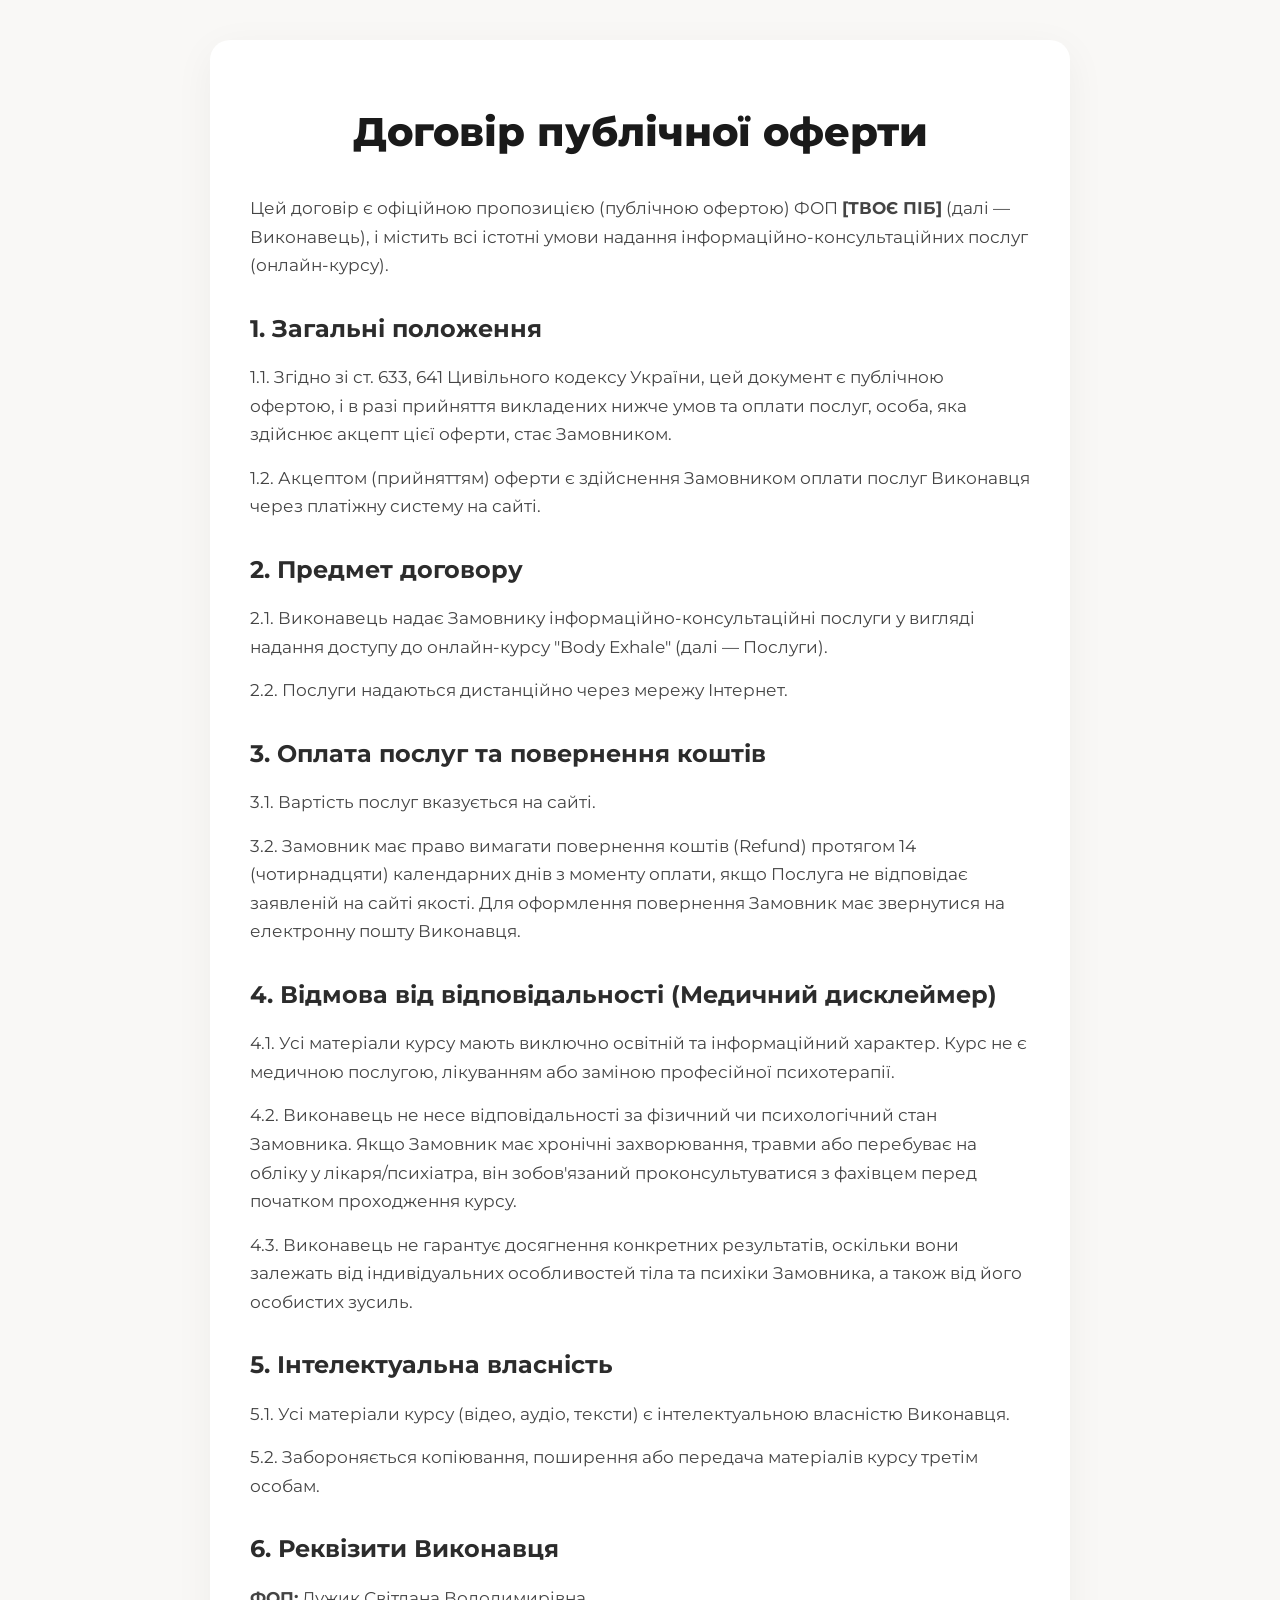
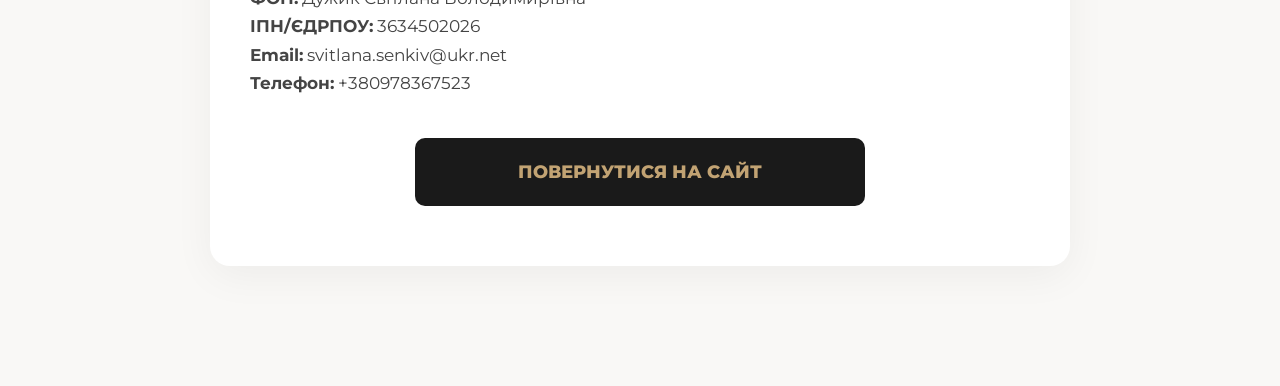
==== offer.html @ 424c2851 "Create offer.html" ====
<!DOCTYPE html>
<html lang="uk">
<head>
    <meta charset="UTF-8">
    <meta name="viewport" content="width=device-width, initial-scale=1.0">
    <title>Публічна оферта | Body Exhale</title>
    <link href="https://fonts.googleapis.com/css2?family=Montserrat:wght@300;400;500;600;700&family=Cormorant+Garamond:ital,wght@0,600;1,400&display=swap" rel="stylesheet">
    <link rel="stylesheet" href="style.css">
    <style>
        .legal-page { background: #fff; padding: 60px 40px; border-radius: 20px; text-align: left; margin: 40px auto; box-shadow: 0 10px 40px rgba(0,0,0,0.05); }
        .legal-page h1 { font-size: 2.5rem; margin-bottom: 30px; color: var(--bg-dark); text-align: center; }
        .legal-page h2 { font-size: 1.5rem; margin: 30px 0 15px; font-family: 'Montserrat', sans-serif; font-weight: 700; }
        .legal-page p, .legal-page li { margin-bottom: 15px; font-size: 1.05rem; color: #444; line-height: 1.7; }
        .legal-page ul { margin-left: 20px; margin-bottom: 20px; }
    </style>
</head>
<body>
    <div class="container">
        <div class="legal-page">
            <h1>Договір публічної оферти</h1>
            <p>Цей договір є офіційною пропозицією (публічною офертою) ФОП <strong>[ТВОЄ ПІБ]</strong> (далі — Виконавець), і містить всі істотні умови надання інформаційно-консультаційних послуг (онлайн-курсу).</p>
            
            <h2>1. Загальні положення</h2>
            <p>1.1. Згідно зі ст. 633, 641 Цивільного кодексу України, цей документ є публічною офертою, і в разі прийняття викладених нижче умов та оплати послуг, особа, яка здійснює акцепт цієї оферти, стає Замовником.</p>
            <p>1.2. Акцептом (прийняттям) оферти є здійснення Замовником оплати послуг Виконавця через платіжну систему на сайті.</p>

            <h2>2. Предмет договору</h2>
            <p>2.1. Виконавець надає Замовнику інформаційно-консультаційні послуги у вигляді надання доступу до онлайн-курсу "Body Exhale" (далі — Послуги).</p>
            <p>2.2. Послуги надаються дистанційно через мережу Інтернет.</p>

            <h2>3. Оплата послуг та повернення коштів</h2>
            <p>3.1. Вартість послуг вказується на сайті.</p>
            <p>3.2. Замовник має право вимагати повернення коштів (Refund) протягом 14 (чотирнадцяти) календарних днів з моменту оплати, якщо Послуга не відповідає заявленій на сайті якості. Для оформлення повернення Замовник має звернутися на електронну пошту Виконавця.</p>

            <h2>4. Відмова від відповідальності (Медичний дисклеймер)</h2>
            <p>4.1. Усі матеріали курсу мають виключно освітній та інформаційний характер. Курс не є медичною послугою, лікуванням або заміною професійної психотерапії.</p>
            <p>4.2. Виконавець не несе відповідальності за фізичний чи психологічний стан Замовника. Якщо Замовник має хронічні захворювання, травми або перебуває на обліку у лікаря/психіатра, він зобов'язаний проконсультуватися з фахівцем перед початком проходження курсу.</p>
            <p>4.3. Виконавець не гарантує досягнення конкретних результатів, оскільки вони залежать від індивідуальних особливостей тіла та психіки Замовника, а також від його особистих зусиль.</p>

            <h2>5. Інтелектуальна власність</h2>
            <p>5.1. Усі матеріали курсу (відео, аудіо, тексти) є інтелектуальною власністю Виконавця.</p>
            <p>5.2. Забороняється копіювання, поширення або передача матеріалів курсу третім особам.</p>

            <h2>6. Реквізити Виконавця</h2>
            <p>
                <strong>ФОП:</strong> Дужик Світлана Володимирівна<br>
                <strong>ІПН/ЄДРПОУ:</strong> 3634502026<br>
                <strong>Email:</strong> svitlana.senkiv@ukr.net<br>
                <strong>Телефон:</strong> +380978367523
            </p>
            
            <div style="text-align: center; margin-top: 40px;">
                <a href="index.html" class="btn btn-dark">Повернутися на сайт</a>
            </div>
        </div>
    </div>
</body>
</html>
---- style.css ----
/* ================= ЗМІННІ ТА БАЗА ================= */
:root {
    --bg-light: #F9F8F6;
    --bg-dark: #1A1A1A;
    --gold: #C2A373;
    --gold-hover: #A88B5E;
    --text-dark: #2C2C2C;
    --text-light: #FFFFFF;
}

* { margin: 0; padding: 0; box-sizing: border-box; }

body {
    font-family: 'Montserrat', sans-serif;
    background-color: var(--bg-light);
    color: var(--text-dark);
    line-height: 1.6;
    padding-bottom: 80px;
}

.container { max-width: 900px; margin: 0 auto; padding: 0 20px; }
.text-center { text-align: center; }
.text-light { color: var(--text-light); }
.text-gold { color: var(--gold); }
.section-padding { padding: 60px 0; }
.mt-20 { margin-top: 20px; }
.mt-40 { margin-top: 40px; }

h1, h2, h3, h4 { font-weight: 800; }
.gold-text { color: #A88B5E; }

/* ================= КНОПКИ ТА БОНУС ================= */
.btn {
    display: inline-block;
    padding: 20px 30px;
    font-size: 1.1rem;
    font-weight: 800;
    text-transform: uppercase;
    text-decoration: none;
    border-radius: 10px;
    border: none;
    cursor: pointer;
    transition: 0.3s;
    text-align: center;
    width: 100%;
    max-width: 450px;
}

.btn-gold { background-color: var(--gold); color: var(--text-light); }
.btn-gold:hover { background-color: var(--gold-hover); }
.btn-dark { background-color: var(--bg-dark); color: var(--gold); }
.btn-dark:hover { background-color: #000; }
.full-width { max-width: 100%; }
.huge-btn { font-size: 1.2rem; padding: 25px 20px; white-space: normal; }

.bonus-text-hero {
    margin-top: 15px;
    font-size: 0.85rem;
    color: #ffffff;
    opacity: 0.5;
    font-weight: 400;
    letter-spacing: 0.5px;
}

.pulse { animation: pulse-animation 2s infinite; }
@keyframes pulse-animation {
    0% { transform: scale(1); box-shadow: 0 0 0 0 rgba(194, 163, 115, 0.7); }
    70% { transform: scale(1.03); box-shadow: 0 0 0 15px rgba(194, 163, 115, 0); }
    100% { transform: scale(1); box-shadow: 0 0 0 0 rgba(194, 163, 115, 0); }
}

/* ================= HERO ================= */
.hero { background-color: var(--bg-dark); color: var(--text-light); padding: 60px 0 80px; }
.pre-title { color: var(--gold); font-weight: 700; letter-spacing: 2px; margin-bottom: 10px; font-size: 0.9rem; }
.hero h1 { font-size: 3.5rem; line-height: 1.1; margin-bottom: 15px; text-transform: uppercase; }
.hero h1 span { color: var(--gold); }
.subtitle { font-family: 'Cormorant Garamond', serif; font-size: 2.2rem; font-style: italic; margin-bottom: 20px; color: #E5E0D8; }
.hero-desc { font-size: 1.1rem; max-width: 500px; margin: 0 auto 30px; opacity: 0.9; }

/* ================= ПРО МЕНЕ & ФОТО ================= */
.section-title { font-size: 2.2rem; margin-bottom: 30px; color: var(--bg-dark); text-transform: uppercase; }

.about-grid { display: grid; grid-template-columns: 1fr 1.5fr; gap: 40px; align-items: center; }
.about-image-wrapper { position: relative; width: 100%; max-width: 350px; margin: 0 auto; }
.about-img { width: 100%; height: auto; border-radius: 15px; position: relative; z-index: 2; display: block; object-fit: cover; aspect-ratio: 3/4; background-color: #ddd; }
.image-frame { position: absolute; top: 15px; left: -15px; width: 100%; height: 100%; border: 2px solid var(--gold); border-radius: 15px; z-index: 1; }

.about-text { text-align: left; }
.about-text p { margin-bottom: 15px; font-size: 1.05rem; }
.highlight-quote { font-family: 'Cormorant Garamond', serif; font-size: 1.5rem; font-style: italic; color: var(--gold); border-left: 3px solid var(--gold); padding-left: 20px; margin: 25px 0; line-height: 1.4; }
.about-continuation p { font-size: 1.1rem; margin-bottom: 15px; }

/* ================= ФІЛОСОФІЯ ================= */
.philosophy { background-color: var(--bg-dark); }
.big-statement { font-family: 'Cormorant Garamond', serif; font-size: 3rem; color: var(--gold); font-style: italic; margin: 30px 0; }
.learn-grid { display: flex; flex-direction: column; gap: 15px; max-width: 600px; margin: 0 auto; text-align: left; }
.learn-item { background: rgba(255,255,255,0.05); color: var(--text-light); padding: 15px 20px; border-radius: 10px; border-left: 3px solid var(--gold); }

/* ================= ПРОГРАМА ================= */
.program-grid { display: grid; grid-template-columns: repeat(auto-fit, minmax(280px, 1fr)); gap: 20px; }
.day-card { background: #fff; padding: 25px; border-radius: 15px; border: 1px solid #E5E0D8; text-align: left; box-shadow: 0 5px 15px rgba(0,0,0,0.03); }
.day-num { font-weight: 800; color: var(--gold); text-transform: uppercase; font-size: 0.9rem; margin-bottom: 5px; letter-spacing: 1px; }
.day-card h4 { font-size: 1.2rem; margin-bottom: 10px; color: var(--bg-dark); }
.day-card p { font-size: 0.95rem; color: #555; margin-bottom: 15px; }
.practice { display: inline-block; background: var(--bg-light); padding: 5px 10px; border-radius: 5px; font-size: 0.85rem; font-weight: 600; }

/* ================= ФОРМАТ ТА РЕЗУЛЬТАТИ ================= */
.format-flex { display: flex; gap: 30px; justify-content: space-between; flex-wrap: wrap; }
.format-box, .results-box { flex: 1; min-width: 300px; background: #fff; padding: 40px; border-radius: 15px; border-top: 5px solid var(--gold); box-shadow: 0 10px 30px rgba(0,0,0,0.05); }
.format-box h3, .results-box h3 { margin-bottom: 20px; font-size: 1.3rem; }
.format-box ul, .results-box ul { list-style: none; }
.format-box li, .results-box li { margin-bottom: 15px; font-size: 1.05rem; }

/* ================= АТМОСФЕРА (ЖУРНАЛЬНИЙ БЛОК) ================= */
.subtitle-text { font-family: 'Cormorant Garamond', serif; font-size: 1.8rem; font-style: italic; color: #888; margin-bottom: 20px; }
.pressure-container { display: grid; grid-template-columns: 1fr 1.2fr; gap: 50px; align-items: center; background: #ffffff; padding: 50px; border-radius: 20px; box-shadow: 0 10px 40px rgba(0,0,0,0.04); }
.pressure-image-wrapper { width: 100%; height: 100%; border-radius: 15px; overflow: hidden; }
.pressure-img { width: 100%; height: 100%; object-fit: cover; min-height: 450px; background-color: #E5E0D8; display: block; }
.pressure-text-wrapper { text-align: left; }
.pressure-text-wrapper .section-title { font-size: 2.2rem; }
.mb-15 { margin-bottom: 15px; font-size: 1.05rem; color: #444; }
.small-quote { font-size: 1.3rem; margin: 20px 0; padding: 15px 0 15px 20px; }

/* ================= АУДИТОРІЯ ================= */
.audience { background-color: #fff; }
.audience-grid { display: grid; grid-template-columns: 1fr 1fr; gap: 30px; }
.audience-card { padding: 40px; border-radius: 15px; }
.not-for-you { background: #FFF5F5; border: 1px solid #FFE0E0; }
.for-you { background: #F5FFF7; border: 1px solid #E0FFE5; }
.audience-card h3 { margin-bottom: 20px; font-size: 1.2rem; }
.audience-card ul { list-style: none; padding-left: 10px; }
.audience-card li { margin-bottom: 15px; position: relative; padding-left: 20px; }
.not-for-you li::before { content: '•'; position: absolute; left: 0; color: red; }
.for-you li::before { content: '•'; position: absolute; left: 0; color: green; }

/* ================= ОФФЕР БЛОК ================= */
.offer-block { background-color: var(--gold); color: var(--bg-dark); margin: 0 20px 40px; border-radius: 20px; padding: 50px 20px; }
.offer-title { font-size: 1.8rem; margin-bottom: 20px; }
.massive-price { font-size: 4.5rem; font-weight: 900; margin-bottom: 30px; line-height: 1; }
.massive-old { font-size: 2rem; text-decoration: line-through; color: rgba(26,26,26,0.6); font-weight: 600; }
.timer-wrapper { margin-top: 40px; }
.timer-label { font-weight: 800; margin-bottom: 15px; font-size: 1.1rem; }
.box-timer { display: flex; justify-content: center; align-items: flex-start; gap: 10px; }
.time-box { background: var(--bg-dark); color: var(--text-light); border-radius: 10px; padding: 15px; min-width: 80px; display: flex; flex-direction: column; align-items: center; }
.time-box span { font-size: 2.5rem; font-weight: 800; line-height: 1; }
.time-box small { font-size: 0.75rem; text-transform: uppercase; margin-top: 5px; color: var(--gold); font-weight: 600; }
.time-separator { font-size: 2.5rem; font-weight: 800; color: var(--bg-dark); margin-top: 5px; }

/* ================= ФУТЕР ТА ЮРИДИЧНА ІНФОРМАЦІЯ ================= */
footer { background: var(--bg-dark); color: var(--text-light); padding: 50px 20px 100px; }
.footer-quote { font-family: 'Cormorant Garamond', serif; font-size: 1.5rem; font-style: italic; color: var(--gold); margin-bottom: 30px; }

.legal-info {
    margin: 30px auto;
    padding-top: 30px;
    border-top: 1px solid rgba(255, 255, 255, 0.1);
    font-size: 0.85rem;
    color: #999;
    max-width: 700px;
    line-height: 1.6;
}
.legal-contacts { margin-bottom: 20px; }
.legal-contacts strong { color: var(--gold); font-size: 0.95rem; }

.legal-links { margin: 20px 0; }
.legal-links a {
    color: var(--gold);
    text-decoration: underline;
    transition: 0.3s;
}
.legal-links a:hover { color: #fff; }
.divider { margin: 0 10px; color: #555; }

.disclaimer {
    font-size: 0.75rem;
    color: #666;
    text-align: justify;
    margin-bottom: 30px;
}

.copyright { font-size: 0.8rem; color: #555; text-transform: uppercase; letter-spacing: 1px; }

/* ================= STICKY BAR ================= */
.sticky-bar { position: fixed; bottom: 0; left: 0; width: 100%; background: #fff; padding: 15px 20px; box-shadow: 0 -5px 20px rgba(0,0,0,0.1); z-index: 900; text-align: center; }
.sticky-btn { margin: 0; max-width: 100%; padding: 18px 10px; font-size: 1.1rem; }

/* ================= POPUP ТА ФОРМА ================= */
.modal-overlay { 
    display: none; position: fixed; top: 0; left: 0; width: 100%; height: 100%; 
    background: rgba(0,0,0,0.8); z-index: 1000; justify-content: center; align-items: center; padding: 20px; 
}
.modal-overlay.active { display: flex; }

.modal-content { background: var(--gold); width: 100%; max-width: 400px; padding: 40px 25px; border-radius: 20px; position: relative; text-align: center; color: var(--bg-dark); }
.close-btn { position: absolute; top: 10px; right: 20px; font-size: 2.5rem; cursor: pointer; color: var(--bg-dark); }
.modal-header h3 { font-size: 1.1rem; margin-bottom: 15px; font-weight: 700; }
.modal-price-area { margin-bottom: 25px; }
.price-big { font-size: 3rem; font-weight: 900; display: block; line-height: 1; }
.price-crossed { font-size: 1.3rem; text-decoration: line-through; color: rgba(26,26,26,0.6); font-weight: 700; }

/* Поля вводу */
.popup-form input { width: 100%; padding: 18px; border: none; border-radius: 8px; font-size: 1rem; font-family: 'Montserrat', sans-serif; font-weight: 600; text-align: center; margin-bottom: 15px; outline: none; }
.popup-form input:focus { box-shadow: 0 0 0 2px var(--bg-dark); }

/* Кнопки пошти */
.email-wrapper { margin-bottom: 15px; }
.email-wrapper input { margin-bottom: 10px; }
.email-suggestions { display: flex; gap: 6px; justify-content: center; flex-wrap: wrap; }
.email-chip { 
    background: rgba(255, 255, 255, 0.4); 
    border: 1px solid rgba(26, 26, 26, 0.2); 
    padding: 8px 12px; 
    border-radius: 20px; 
    font-size: 0.85rem; 
    cursor: pointer; 
    transition: 0.2s; 
    color: var(--bg-dark); 
    font-weight: 600; 
    font-family: 'Montserrat', sans-serif;
}
.email-chip:hover, .email-chip:active { 
    background: rgba(255, 255, 255, 0.9); 
    border-color: var(--bg-dark);
}

/* --- СТИЛІ ДЛЯ ПЛАГІНУ ПРАПОРЦІВ (intl-tel-input) --- */
.phone-wrapper { margin-bottom: 15px; text-align: left; }
.iti { width: 100%; }
.iti__flag-container { border-radius: 8px 0 0 8px; }
.iti input, .iti input[type=text], .iti input[type=tel] {
    width: 100%;
    padding: 18px 18px 18px 60px !important; /* Місце під прапорець */
    border: none;
    border-radius: 8px;
    font-size: 1rem;
    font-family: 'Montserrat', sans-serif;
    font-weight: 600;
    outline: none;
    margin-bottom: 0 !important;
    background: #fff;
    color: var(--bg-dark);
    text-align: left; /* Номер тепер зліва, бо там прапорець */
}
.iti__country-list { 
    text-align: left; 
    font-family: 'Montserrat', sans-serif; 
    font-weight: 500; 
    border-radius: 8px; 
    max-width: 300px;
    color: var(--bg-dark);
}

.secure-text { margin-top: 15px; font-size: 0.85rem; font-weight: 600; }
.timer-wrapper-small { margin-top: 20px; border-top: 1px solid rgba(26,26,26,0.2); padding-top: 15px; }
.timer-label-small { font-weight: 800; font-size: 0.9rem; margin-bottom: 10px; }
.small-boxes .time-box { padding: 10px; min-width: 60px; }
.small-boxes .time-box span { font-size: 1.8rem; }
.small-boxes .time-separator { font-size: 1.8rem; margin-top: 5px; }

/* ================= АДАПТИВНІСТЬ ================= */
@media (max-width: 768px) {
    .hero h1 { font-size: 2.8rem; }
    .about-grid { grid-template-columns: 1fr; gap: 30px; text-align: center; }
    .about-text { text-align: center; }
    .highlight-quote { border-left: none; border-top: 3px solid var(--gold); border-bottom: 3px solid var(--gold); padding: 20px 0; }
    .pressure-container { grid-template-columns: 1fr; padding: 30px 20px; text-align: center; gap: 30px; }
    .pressure-text-wrapper { text-align: center; }
    .pressure-img { min-height: 250px; }
    .pressure-text-wrapper .small-quote { padding: 20px 0; border-left: none; border-top: 2px solid var(--gold); border-bottom: 2px solid var(--gold); }
    .audience-grid { grid-template-columns: 1fr; gap: 20px; }
    .offer-block { margin: 20px 0; border-radius: 0; padding: 40px 15px; }
    .massive-price { font-size: 3.5rem; }
    .time-box { min-width: 70px; }
}
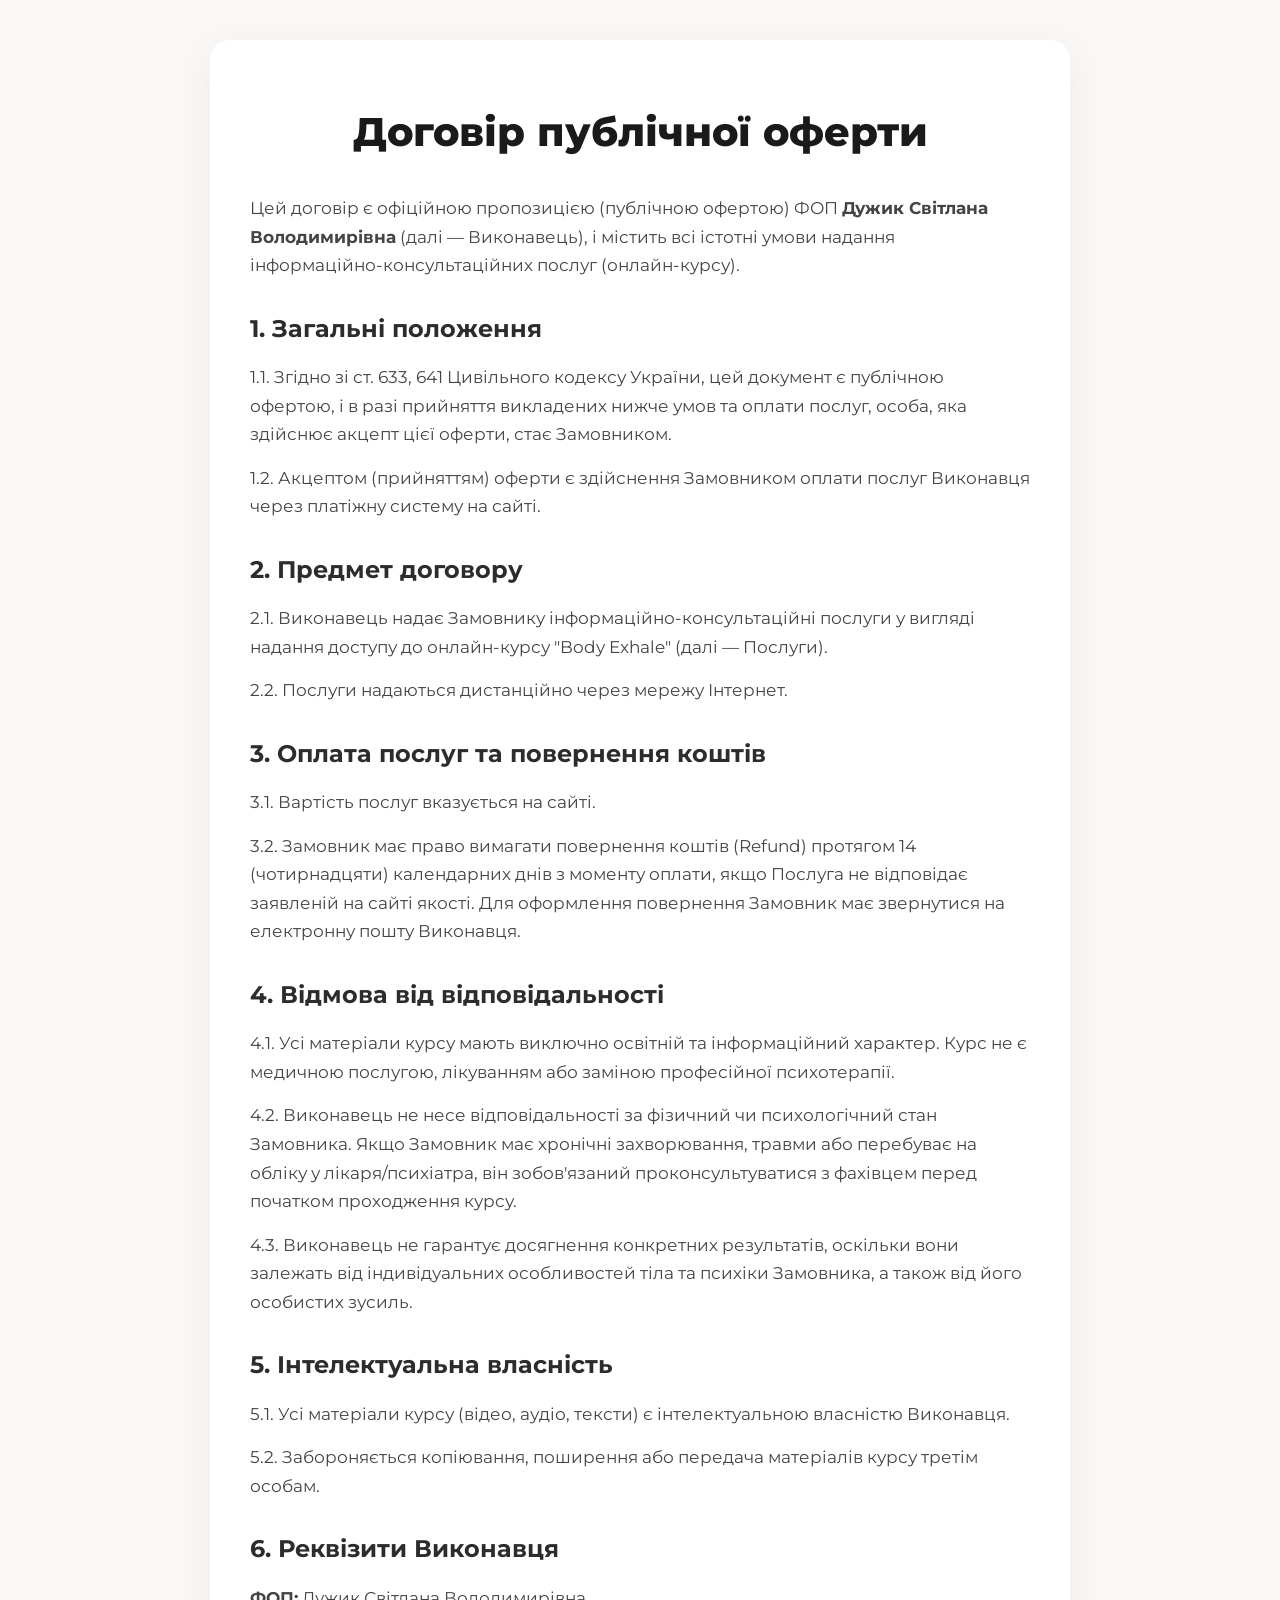
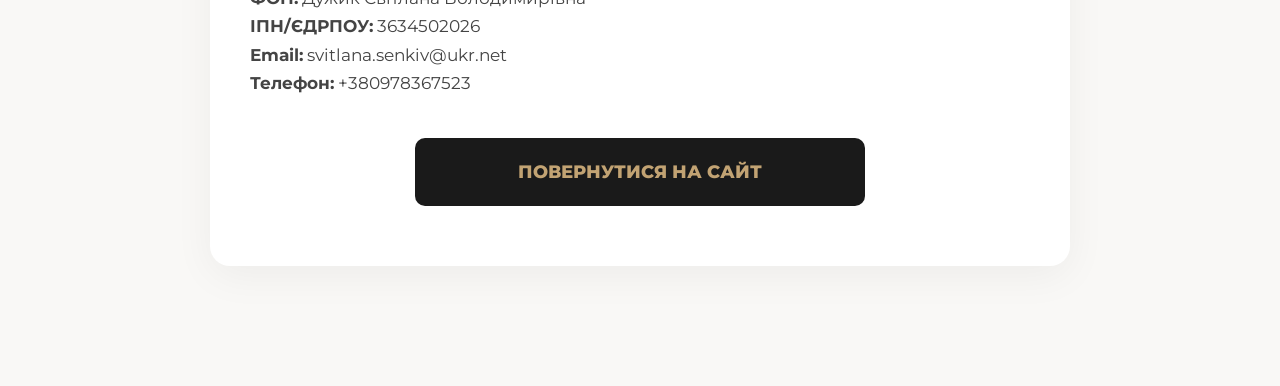
==== commit 10ae5ae2: "Update offer.html" ====
--- a/offer.html
+++ b/offer.html
@@ -18,7 +18,7 @@
     <div class="container">
         <div class="legal-page">
             <h1>Договір публічної оферти</h1>
-            <p>Цей договір є офіційною пропозицією (публічною офертою) ФОП <strong>[ТВОЄ ПІБ]</strong> (далі — Виконавець), і містить всі істотні умови надання інформаційно-консультаційних послуг (онлайн-курсу).</p>
+            <p>Цей договір є офіційною пропозицією (публічною офертою) ФОП <strong>Дужик Світлана Володимирівна</strong> (далі — Виконавець), і містить всі істотні умови надання інформаційно-консультаційних послуг (онлайн-курсу).</p>
             
             <h2>1. Загальні положення</h2>
             <p>1.1. Згідно зі ст. 633, 641 Цивільного кодексу України, цей документ є публічною офертою, і в разі прийняття викладених нижче умов та оплати послуг, особа, яка здійснює акцепт цієї оферти, стає Замовником.</p>
@@ -32,7 +32,7 @@
             <p>3.1. Вартість послуг вказується на сайті.</p>
             <p>3.2. Замовник має право вимагати повернення коштів (Refund) протягом 14 (чотирнадцяти) календарних днів з моменту оплати, якщо Послуга не відповідає заявленій на сайті якості. Для оформлення повернення Замовник має звернутися на електронну пошту Виконавця.</p>
 
-            <h2>4. Відмова від відповідальності (Медичний дисклеймер)</h2>
+            <h2>4. Відмова від відповідальності </h2>
             <p>4.1. Усі матеріали курсу мають виключно освітній та інформаційний характер. Курс не є медичною послугою, лікуванням або заміною професійної психотерапії.</p>
             <p>4.2. Виконавець не несе відповідальності за фізичний чи психологічний стан Замовника. Якщо Замовник має хронічні захворювання, травми або перебуває на обліку у лікаря/психіатра, він зобов'язаний проконсультуватися з фахівцем перед початком проходження курсу.</p>
             <p>4.3. Виконавець не гарантує досягнення конкретних результатів, оскільки вони залежать від індивідуальних особливостей тіла та психіки Замовника, а також від його особистих зусиль.</p>
